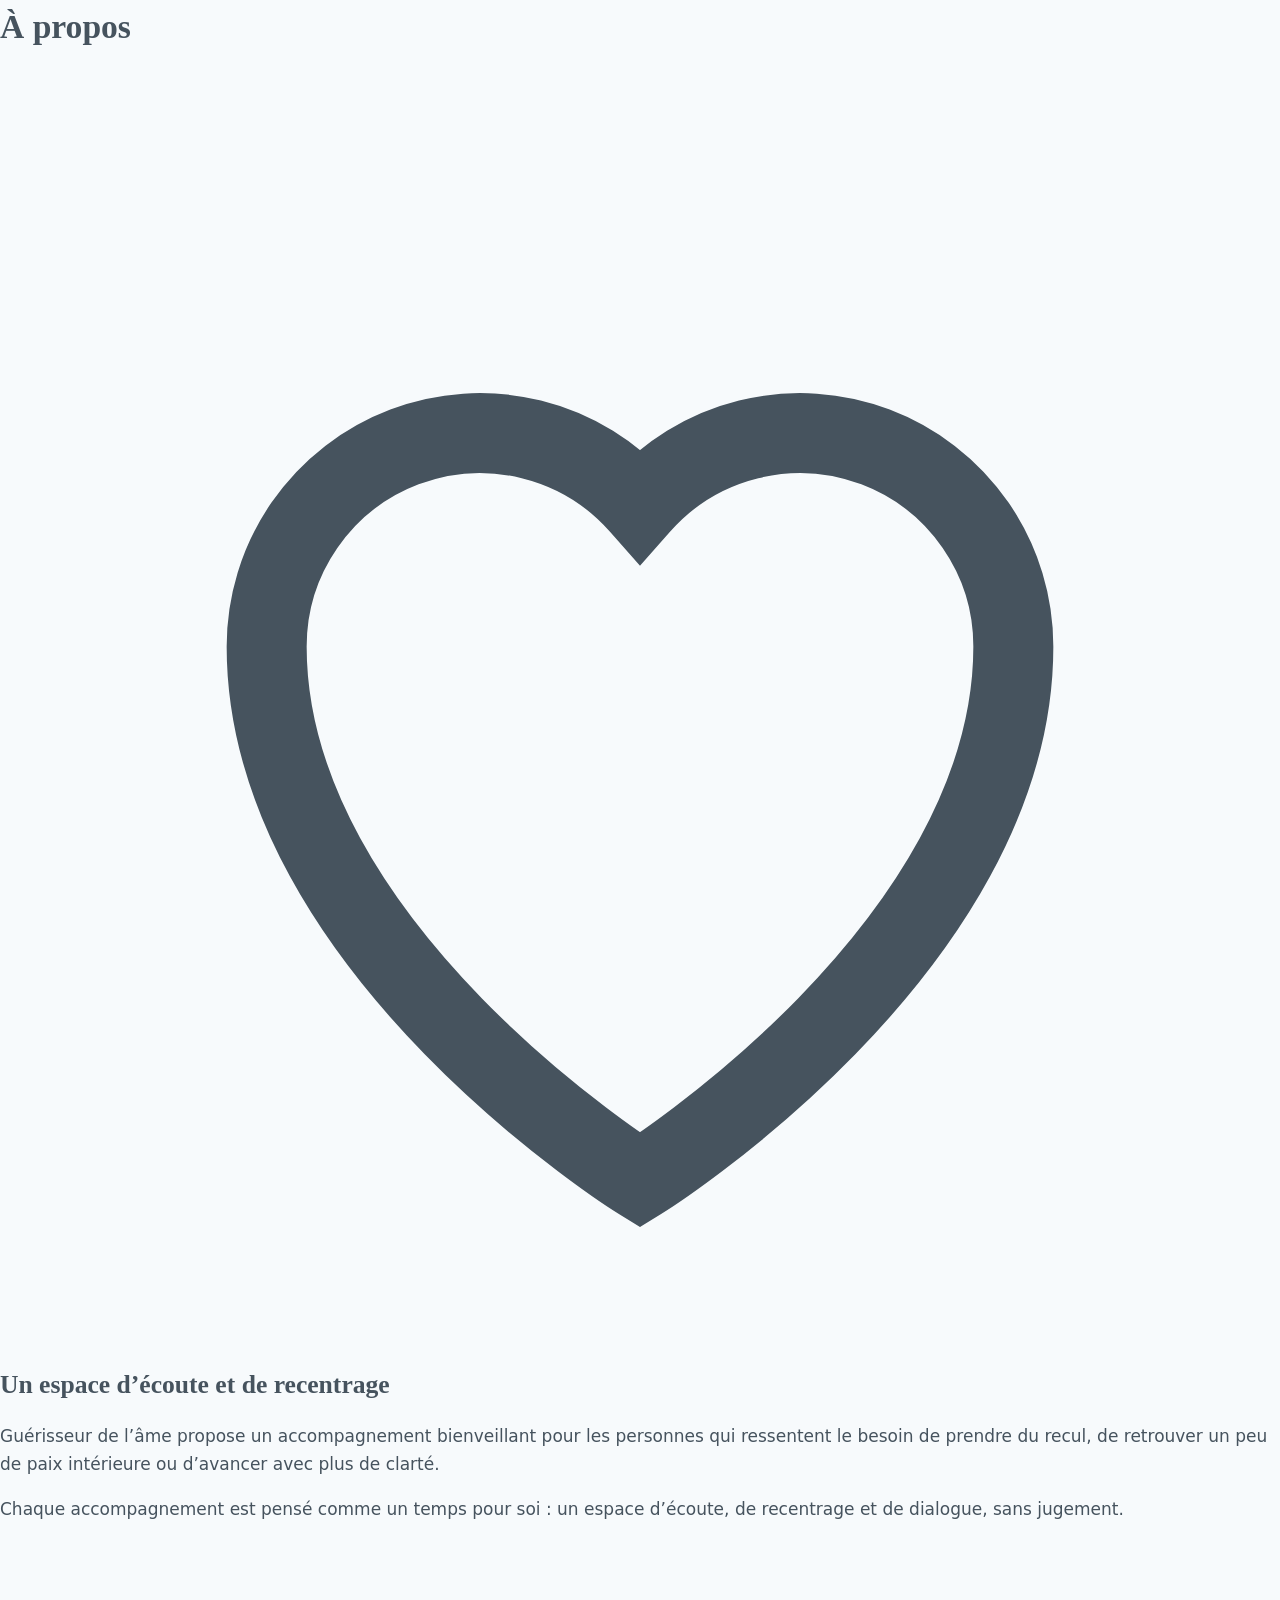
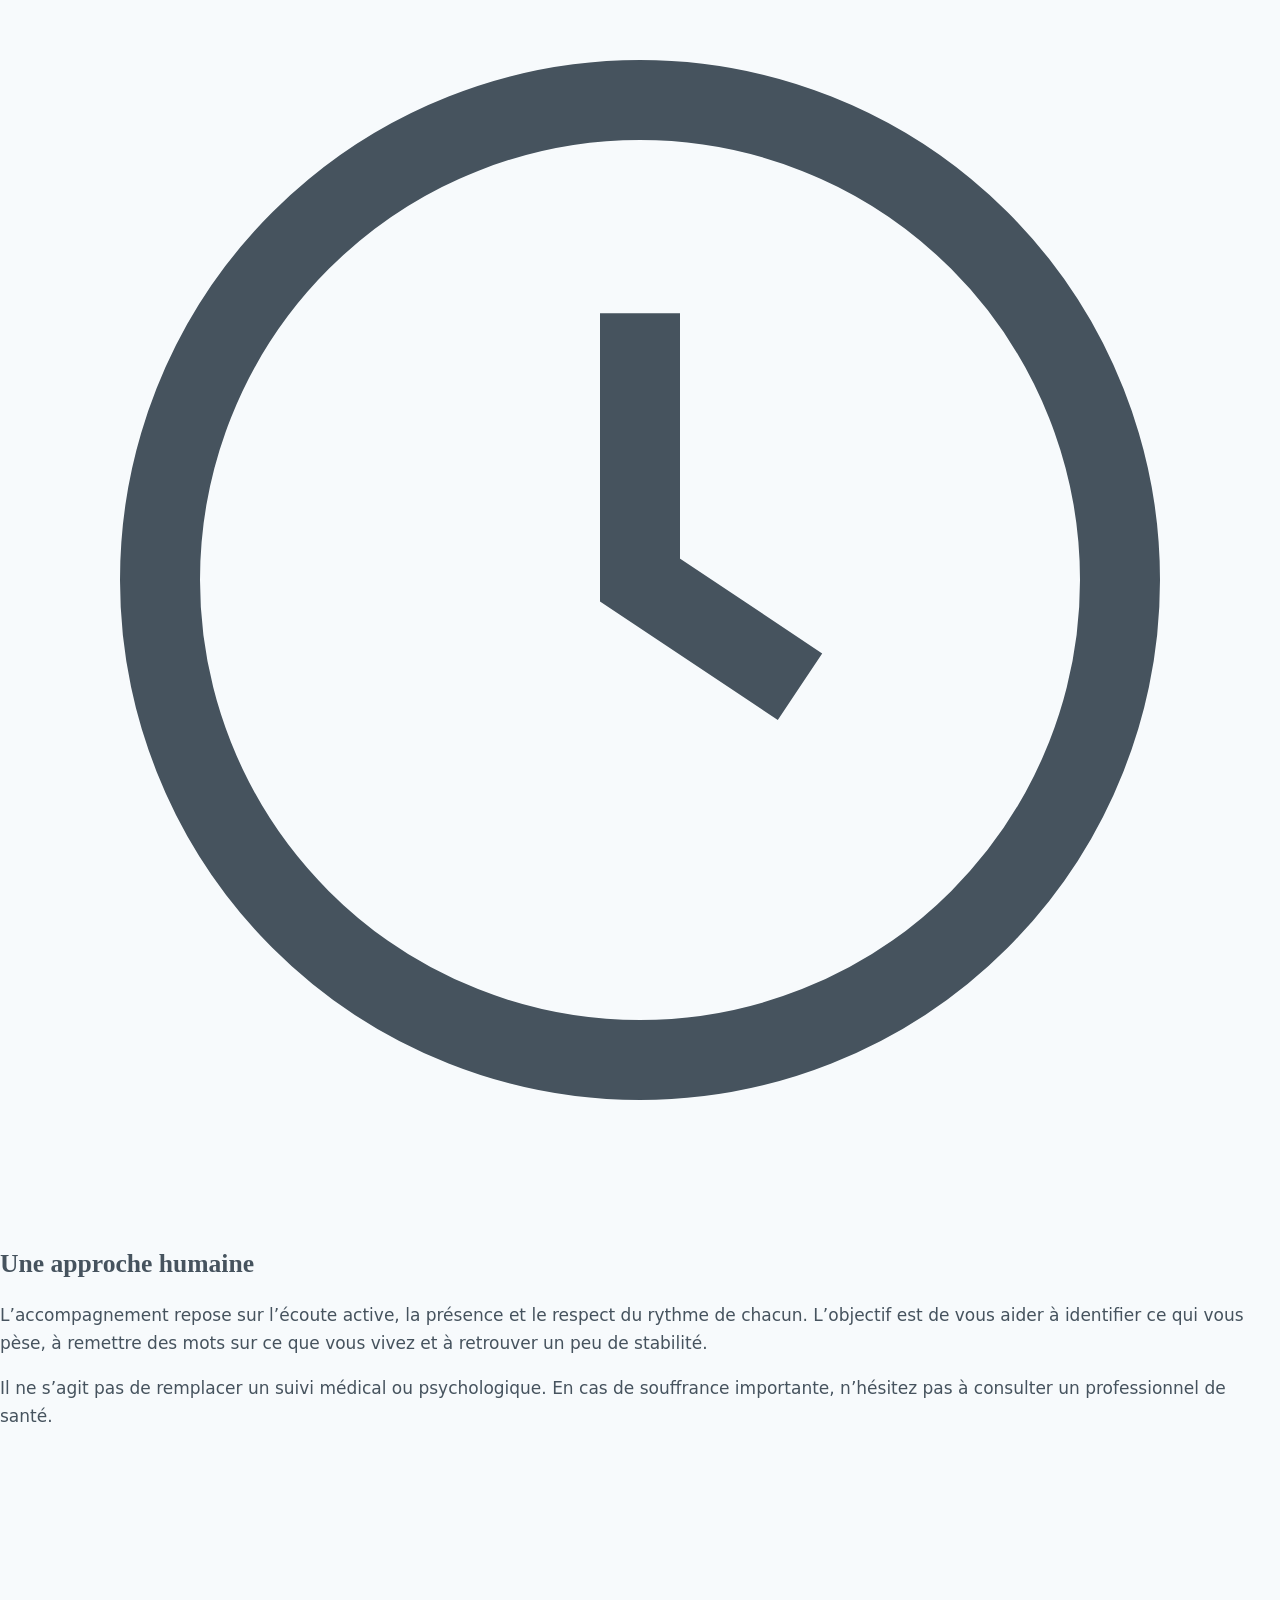
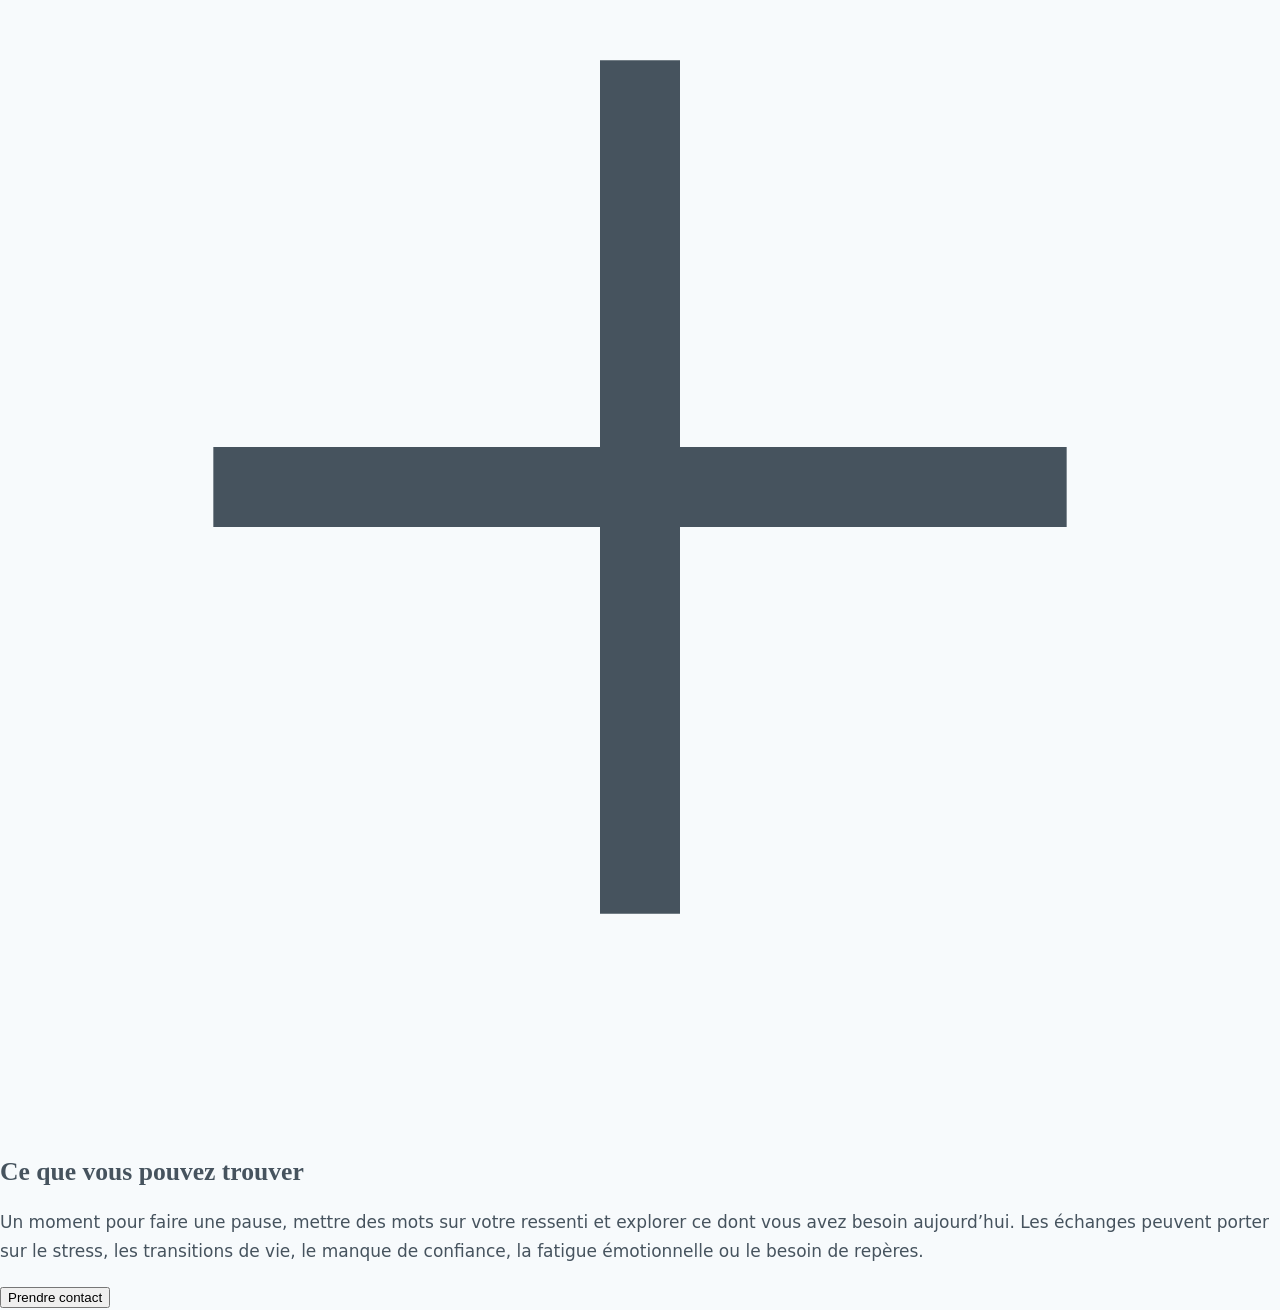
==== a-propos.html @ 7e28bbb2 "Create a-propos.html" ====
<!DOCTYPE html>
<html lang="fr">
<head>
  <meta charset="UTF-8">
  <meta name="viewport" content="width=device-width, initial-scale=1.0">
  <title>À propos — Guérisseur de l’âme</title>
  <meta name="description" content="Découvrez l’accompagnement proposé par Guérisseur de l’âme : écoute, recentrage et accompagnement vers plus de paix intérieure.">
  <link rel="stylesheet" href="style.css">
</head>
<body>
  <main>
    <h1>À propos</h1>

    <article>
      <div class="icon">
        <svg viewBox="0 0 24 24" fill="none" stroke="currentColor" stroke-width="1.5">
          <path d="M12 21s-7-4.35-7-10a4 4 0 0 1 7-2.65A4 4 0 0 1 19 11c0 5.65-7 10-7 10Z"/>
        </svg>
      </div>

      <div>
        <h2>Un espace d’écoute et de recentrage</h2>
        <p>
          Guérisseur de l’âme propose un accompagnement bienveillant pour les personnes
          qui ressentent le besoin de prendre du recul, de retrouver un peu de paix intérieure
          ou d’avancer avec plus de clarté.
        </p>
        <p>
          Chaque accompagnement est pensé comme un temps pour soi : un espace d’écoute,
          de recentrage et de dialogue, sans jugement.
        </p>
      </div>
    </article>

    <article>
      <div class="icon">
        <svg viewBox="0 0 24 24" fill="none" stroke="currentColor" stroke-width="1.5">
          <circle cx="12" cy="12" r="9"/>
          <path d="M12 7v5l3 2"/>
        </svg>
      </div>

      <div>
        <h2>Une approche humaine</h2>
        <p>
          L’accompagnement repose sur l’écoute active, la présence et le respect du rythme
          de chacun. L’objectif est de vous aider à identifier ce qui vous pèse, à remettre
          des mots sur ce que vous vivez et à retrouver un peu de stabilité.
        </p>
        <p>
          Il ne s’agit pas de remplacer un suivi médical ou psychologique. En cas de souffrance
          importante, n’hésitez pas à consulter un professionnel de santé.
        </p>
      </div>
    </article>

    <article>
      <div class="icon">
        <svg viewBox="0 0 24 24" fill="none" stroke="currentColor" stroke-width="1.5">
          <path d="M4 12h16"/>
          <path d="M12 4v16"/>
        </svg>
      </div>

      <div>
        <h2>Ce que vous pouvez trouver</h2>
        <p>
          Un moment pour faire une pause, mettre des mots sur votre ressenti et explorer
          ce dont vous avez besoin aujourd’hui. Les échanges peuvent porter sur le stress,
          les transitions de vie, le manque de confiance, la fatigue émotionnelle ou le besoin
          de repères.
        </p>
        <a href="contact.html"><button>Prendre contact</button></a>
      </div>
    </article>
  </main>
</body>
</html>
---- style.css ----
:root{--bg:#f7fafc;--p1:#eaf3fa;--p2:#d6e8f6;--p3:#b9d6ee;--card:#fff;--tx:#46535e;--mu:#7a8c9a;--bd:#dde8f0;--dk:#3a4955}
*{box-sizing:border-box}html{scroll-behavior:smooth}
body{margin:0;font:17px/1.65 -apple-system,system-ui,"Segoe UI",sans-serif;color:var(--tx);background:var(--bg)}
h1,h2,h3{font-family:Georgia,"Times New Roman",serif;color:var(--tx);line-height:1.2;font-weight:600}
h1{font-size:2.1rem;margin:.2em 0 .4em}h2{font-size:1.6rem}h3{font-size:1.25rem;margin:.2em 0}
.lead{font-family:Georgia,"Times New Roman",serif;font-style:italic;font-size:1.3rem;color:var(--mu)}
.top{position:sticky;top:0;z-index:5;display:flex;align-items:center;gap:10px;padding:8px 14px;background:rgba(255,255,255,.95);border-bottom:1px solid var(--bd)}
.top img{height:46px;width:auto;display:block;flex:none}
.top nav{display:flex;gap:6px;overflow-x:auto;white-space:nowrap;scrollbar-width:none}
.top nav a{flex:none;padding:6px 14px;border-radius:999px;background:var(--p1);color:var(--tx);text-decoration:none;font-size:14px}
.top nav a:hover{background:var(--p3)}
.hero{text-align:center;padding:44px 20px 52px;background:linear-gradient(180deg,var(--p2),var(--p1))}
.herologo{width:min(92%,440px);height:auto;display:block;margin:0 auto 14px;background:#fff;border-radius:18px;padding:10px}
.hero h1{font-size:clamp(1.9rem,6vw,2.8rem)}
.hero .lead{max-width:640px;margin:10px auto}
.lotus{color:var(--mu);font-size:1.8rem}
.pastilles{display:flex;flex-wrap:wrap;justify-content:center;gap:18px;margin:30px auto;max-width:900px}
.pastille{width:130px;text-decoration:none;color:var(--tx);font-family:Georgia,serif;font-size:1.1rem;font-weight:600;line-height:1.15}
.pastille span{display:flex;align-items:center;justify-content:center;width:96px;height:96px;margin:0 auto 8px;border-radius:50%;font-size:2.3rem;color:var(--dk);background:var(--p3);border:4px solid #fff;box-shadow:0 4px 14px rgba(58,73,85,.12)}
.btn{display:inline-block;padding:12px 28px;border-radius:999px;background:var(--p3);color:var(--dk);text-decoration:none;font-weight:600;font-size:1.05rem}
.contactbar{display:inline-flex;flex-wrap:wrap;gap:6px 22px;justify-content:center;background:#fff;border:1px solid var(--bd);border-radius:20px;padding:12px 24px;margin-top:22px;font-size:1rem}
.contactbar a{color:var(--tx);text-decoration:none}
.closing{margin-top:30px;color:var(--tx);font-family:Georgia,serif;font-style:italic;font-size:1.5rem}
.wrap{max-width:820px;margin:0 auto;padding:28px 18px 50px}
.card{background:var(--card);border:1px solid var(--bd);border-radius:16px;padding:18px 20px;margin:14px 0}
.grid{display:grid;grid-template-columns:repeat(auto-fill,minmax(250px,1fr));gap:12px}
.grid .card{margin:0}
.band{background:var(--p1);border:1px solid var(--bd);color:var(--tx);border-radius:20px;padding:18px 22px;margin:18px 0}
.band h2,.band h3{color:var(--tx)}
.center{text-align:center}
a{color:var(--dk)}
footer{text-align:center;color:var(--mu);font-size:14px;padding:26px 16px;border-top:1px solid var(--bd);background:var(--bg)}
footer a{color:var(--tx)}

.color-system{max-width:820px;margin:28px auto;padding:22px;background:var(--card);border:1px solid var(--bd);border-radius:20px}.color-system h2{margin:0 0 8px}.color-system p{margin:0 0 14px;color:var(--mu)}.color-system label{display:block;margin:10px 0 4px;font-size:14px;color:var(--tx)}.color-system input{width:100%;max-width:360px;padding:10px 12px;border:1px solid var(--bd);border-radius:10px;font:inherit}.color-system button{padding:10px 16px;border:0;border-radius:999px;background:var(--p3);color:var(--dk);font:inherit;font-weight:600;cursor:pointer}.color-system button:hover{filter:brightness(.96)}.color-system #sign-out{margin-top:10px}.swatches{display:flex;gap:12px;margin-top:6px}.swatch{width:38px;height:38px;border:2px solid transparent;border-radius:50%;background:var(--swatch);cursor:pointer}.swatch:hover{transform:scale(1.08)}.swatch[aria-pressed="true"]{border-color:var(--dk)}.system-status{margin-top:12px;font-size:14px;color:var(--mu)}
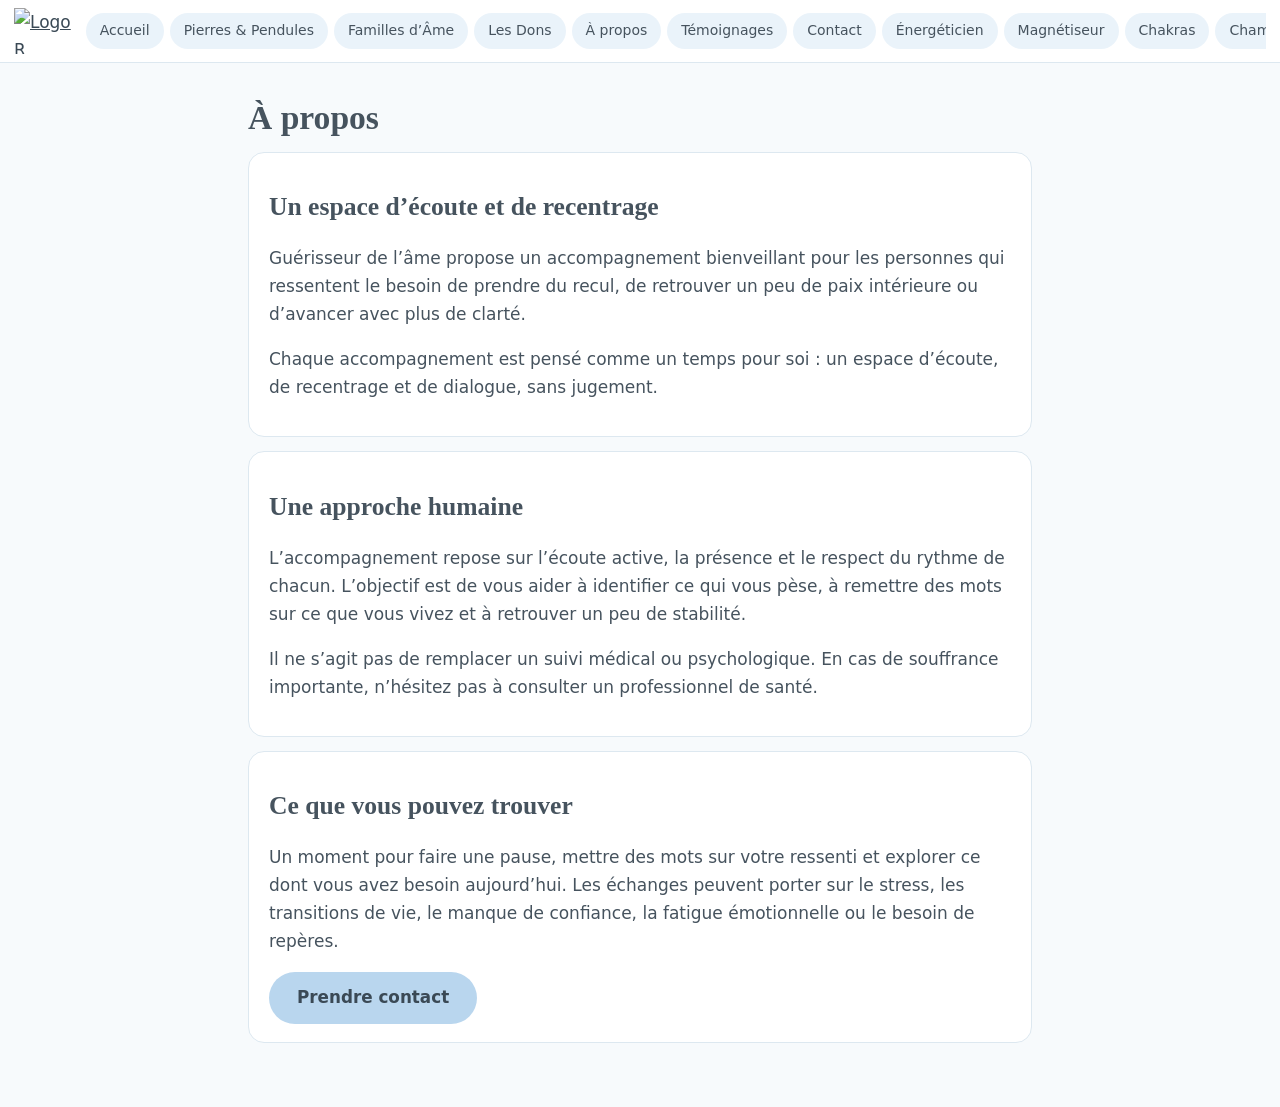
==== commit c76b3f50: "a-propos.html" ====
--- a/a-propos.html
+++ b/a-propos.html
@@ -8,71 +8,67 @@
   <link rel="stylesheet" href="style.css">
 </head>
 <body>
-  <main>
+  
+  <!-- LE MENU DE NAVIGATION -->
+  <header class="top">
+    <a href="index.html"><img src="logo.svg" alt="Logo R"></a>
+    <nav>
+      <a href="index.html">Accueil</a>
+      <a href="pierres-pendules.html">Pierres &amp; Pendules</a>
+      <a href="familles-ame.html">Familles d’Âme</a>
+      <a href="dons.html">Les Dons</a>
+      <a href="a-propos.html">À propos</a>
+      <a href="temoignages.html">Témoignages</a>
+      <a href="contact.html">Contact</a>
+      <a href="energeticien.html">Énergéticien</a>
+      <a href="magnetiseur.html">Magnétiseur</a>
+      <a href="chakras.html">Chakras</a>
+      <a href="chaman.html">Chaman</a>
+      <a href="liberation.html">Libération des blocages</a>
+    </nav>
+  </header>
+
+  <!-- LE CONTENU DE LA PAGE -->
+  <div class="wrap">
     <h1>À propos</h1>
 
-    <article>
-      <div class="icon">
-        <svg viewBox="0 0 24 24" fill="none" stroke="currentColor" stroke-width="1.5">
-          <path d="M12 21s-7-4.35-7-10a4 4 0 0 1 7-2.65A4 4 0 0 1 19 11c0 5.65-7 10-7 10Z"/>
-        </svg>
-      </div>
+    <div class="card">
+      <h2>Un espace d’écoute et de recentrage</h2>
+      <p>
+        Guérisseur de l’âme propose un accompagnement bienveillant pour les personnes
+        qui ressentent le besoin de prendre du recul, de retrouver un peu de paix intérieure
+        ou d’avancer avec plus de clarté.
+      </p>
+      <p>
+        Chaque accompagnement est pensé comme un temps pour soi : un espace d’écoute,
+        de recentrage et de dialogue, sans jugement.
+      </p>
+    </div>
 
-      <div>
-        <h2>Un espace d’écoute et de recentrage</h2>
-        <p>
-          Guérisseur de l’âme propose un accompagnement bienveillant pour les personnes
-          qui ressentent le besoin de prendre du recul, de retrouver un peu de paix intérieure
-          ou d’avancer avec plus de clarté.
-        </p>
-        <p>
-          Chaque accompagnement est pensé comme un temps pour soi : un espace d’écoute,
-          de recentrage et de dialogue, sans jugement.
-        </p>
-      </div>
-    </article>
+    <div class="card">
+      <h2>Une approche humaine</h2>
+      <p>
+        L’accompagnement repose sur l’écoute active, la présence et le respect du rythme
+        de chacun. L’objectif est de vous aider à identifier ce qui vous pèse, à remettre
+        des mots sur ce que vous vivez et à retrouver un peu de stabilité.
+      </p>
+      <p>
+        Il ne s’agit pas de remplacer un suivi médical ou psychologique. En cas de souffrance
+        importante, n’hésitez pas à consulter un professionnel de santé.
+      </p>
+    </div>
 
-    <article>
-      <div class="icon">
-        <svg viewBox="0 0 24 24" fill="none" stroke="currentColor" stroke-width="1.5">
-          <circle cx="12" cy="12" r="9"/>
-          <path d="M12 7v5l3 2"/>
-        </svg>
-      </div>
+    <div class="card">
+      <h2>Ce que vous pouvez trouver</h2>
+      <p>
+        Un moment pour faire une pause, mettre des mots sur votre ressenti et explorer
+        ce dont vous avez besoin aujourd’hui. Les échanges peuvent porter sur le stress,
+        les transitions de vie, le manque de confiance, la fatigue émotionnelle ou le besoin
+        de repères.
+      </p>
+      <a class="btn" href="contact.html">Prendre contact</a>
+    </div>
+  </div>
 
-      <div>
-        <h2>Une approche humaine</h2>
-        <p>
-          L’accompagnement repose sur l’écoute active, la présence et le respect du rythme
-          de chacun. L’objectif est de vous aider à identifier ce qui vous pèse, à remettre
-          des mots sur ce que vous vivez et à retrouver un peu de stabilité.
-        </p>
-        <p>
-          Il ne s’agit pas de remplacer un suivi médical ou psychologique. En cas de souffrance
-          importante, n’hésitez pas à consulter un professionnel de santé.
-        </p>
-      </div>
-    </article>
-
-    <article>
-      <div class="icon">
-        <svg viewBox="0 0 24 24" fill="none" stroke="currentColor" stroke-width="1.5">
-          <path d="M4 12h16"/>
-          <path d="M12 4v16"/>
-        </svg>
-      </div>
-
-      <div>
-        <h2>Ce que vous pouvez trouver</h2>
-        <p>
-          Un moment pour faire une pause, mettre des mots sur votre ressenti et explorer
-          ce dont vous avez besoin aujourd’hui. Les échanges peuvent porter sur le stress,
-          les transitions de vie, le manque de confiance, la fatigue émotionnelle ou le besoin
-          de repères.
-        </p>
-        <a href="contact.html"><button>Prendre contact</button></a>
-      </div>
-    </article>
-  </main>
 </body>
 </html>
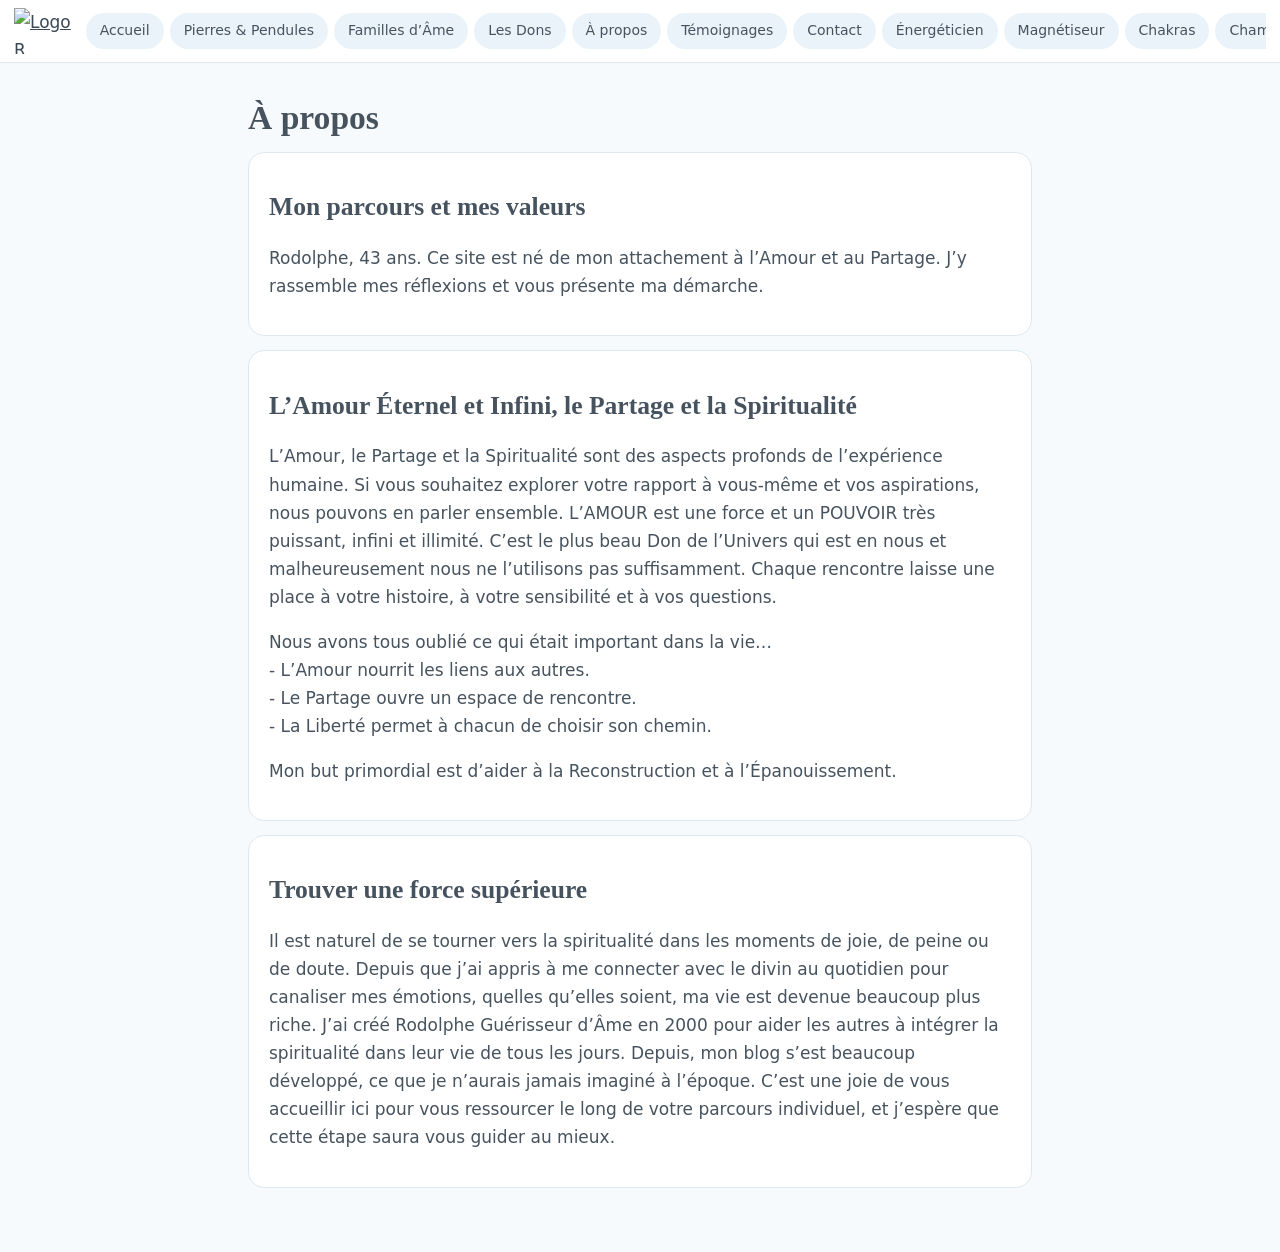
==== commit b3201075: "a-propos.html" ====
--- a/a-propos.html
+++ b/a-propos.html
@@ -4,12 +4,9 @@
   <meta charset="UTF-8">
   <meta name="viewport" content="width=device-width, initial-scale=1.0">
   <title>À propos — Guérisseur de l’âme</title>
-  <meta name="description" content="Découvrez l’accompagnement proposé par Guérisseur de l’âme : écoute, recentrage et accompagnement vers plus de paix intérieure.">
   <link rel="stylesheet" href="style.css">
 </head>
 <body>
-  
-  <!-- LE MENU DE NAVIGATION -->
   <header class="top">
     <a href="index.html"><img src="logo.svg" alt="Logo R"></a>
     <nav>
@@ -28,47 +25,22 @@
     </nav>
   </header>
 
-  <!-- LE CONTENU DE LA PAGE -->
   <div class="wrap">
     <h1>À propos</h1>
-
     <div class="card">
-      <h2>Un espace d’écoute et de recentrage</h2>
-      <p>
-        Guérisseur de l’âme propose un accompagnement bienveillant pour les personnes
-        qui ressentent le besoin de prendre du recul, de retrouver un peu de paix intérieure
-        ou d’avancer avec plus de clarté.
-      </p>
-      <p>
-        Chaque accompagnement est pensé comme un temps pour soi : un espace d’écoute,
-        de recentrage et de dialogue, sans jugement.
-      </p>
+      <h2>Mon parcours et mes valeurs</h2>
+      <p>Rodolphe, 43 ans. Ce site est né de mon attachement à l’Amour et au Partage. J’y rassemble mes réflexions et vous présente ma démarche.</p>
     </div>
-
     <div class="card">
-      <h2>Une approche humaine</h2>
-      <p>
-        L’accompagnement repose sur l’écoute active, la présence et le respect du rythme
-        de chacun. L’objectif est de vous aider à identifier ce qui vous pèse, à remettre
-        des mots sur ce que vous vivez et à retrouver un peu de stabilité.
-      </p>
-      <p>
-        Il ne s’agit pas de remplacer un suivi médical ou psychologique. En cas de souffrance
-        importante, n’hésitez pas à consulter un professionnel de santé.
-      </p>
+      <h2>L’Amour Éternel et Infini, le Partage et la Spiritualité</h2>
+      <p>L’Amour, le Partage et la Spiritualité sont des aspects profonds de l’expérience humaine. Si vous souhaitez explorer votre rapport à vous-même et vos aspirations, nous pouvons en parler ensemble. L’AMOUR est une force et un POUVOIR très puissant, infini et illimité. C’est le plus beau Don de l’Univers qui est en nous et malheureusement nous ne l’utilisons pas suffisamment. Chaque rencontre laisse une place à votre histoire, à votre sensibilité et à vos questions.</p>
+      <p>Nous avons tous oublié ce qui était important dans la vie…<br>- L’Amour nourrit les liens aux autres.<br>- Le Partage ouvre un espace de rencontre.<br>- La Liberté permet à chacun de choisir son chemin.</p>
+      <p>Mon but primordial est d’aider à la Reconstruction et à l’Épanouissement.</p>
     </div>
-
     <div class="card">
-      <h2>Ce que vous pouvez trouver</h2>
-      <p>
-        Un moment pour faire une pause, mettre des mots sur votre ressenti et explorer
-        ce dont vous avez besoin aujourd’hui. Les échanges peuvent porter sur le stress,
-        les transitions de vie, le manque de confiance, la fatigue émotionnelle ou le besoin
-        de repères.
-      </p>
-      <a class="btn" href="contact.html">Prendre contact</a>
+      <h2>Trouver une force supérieure</h2>
+      <p>Il est naturel de se tourner vers la spiritualité dans les moments de joie, de peine ou de doute. Depuis que j’ai appris à me connecter avec le divin au quotidien pour canaliser mes émotions, quelles qu’elles soient, ma vie est devenue beaucoup plus riche. J’ai créé Rodolphe Guérisseur d’Âme en 2000 pour aider les autres à intégrer la spiritualité dans leur vie de tous les jours. Depuis, mon blog s’est beaucoup développé, ce que je n’aurais jamais imaginé à l’époque. C’est une joie de vous accueillir ici pour vous ressourcer le long de votre parcours individuel, et j’espère que cette étape saura vous guider au mieux.</p>
     </div>
   </div>
-
 </body>
 </html>
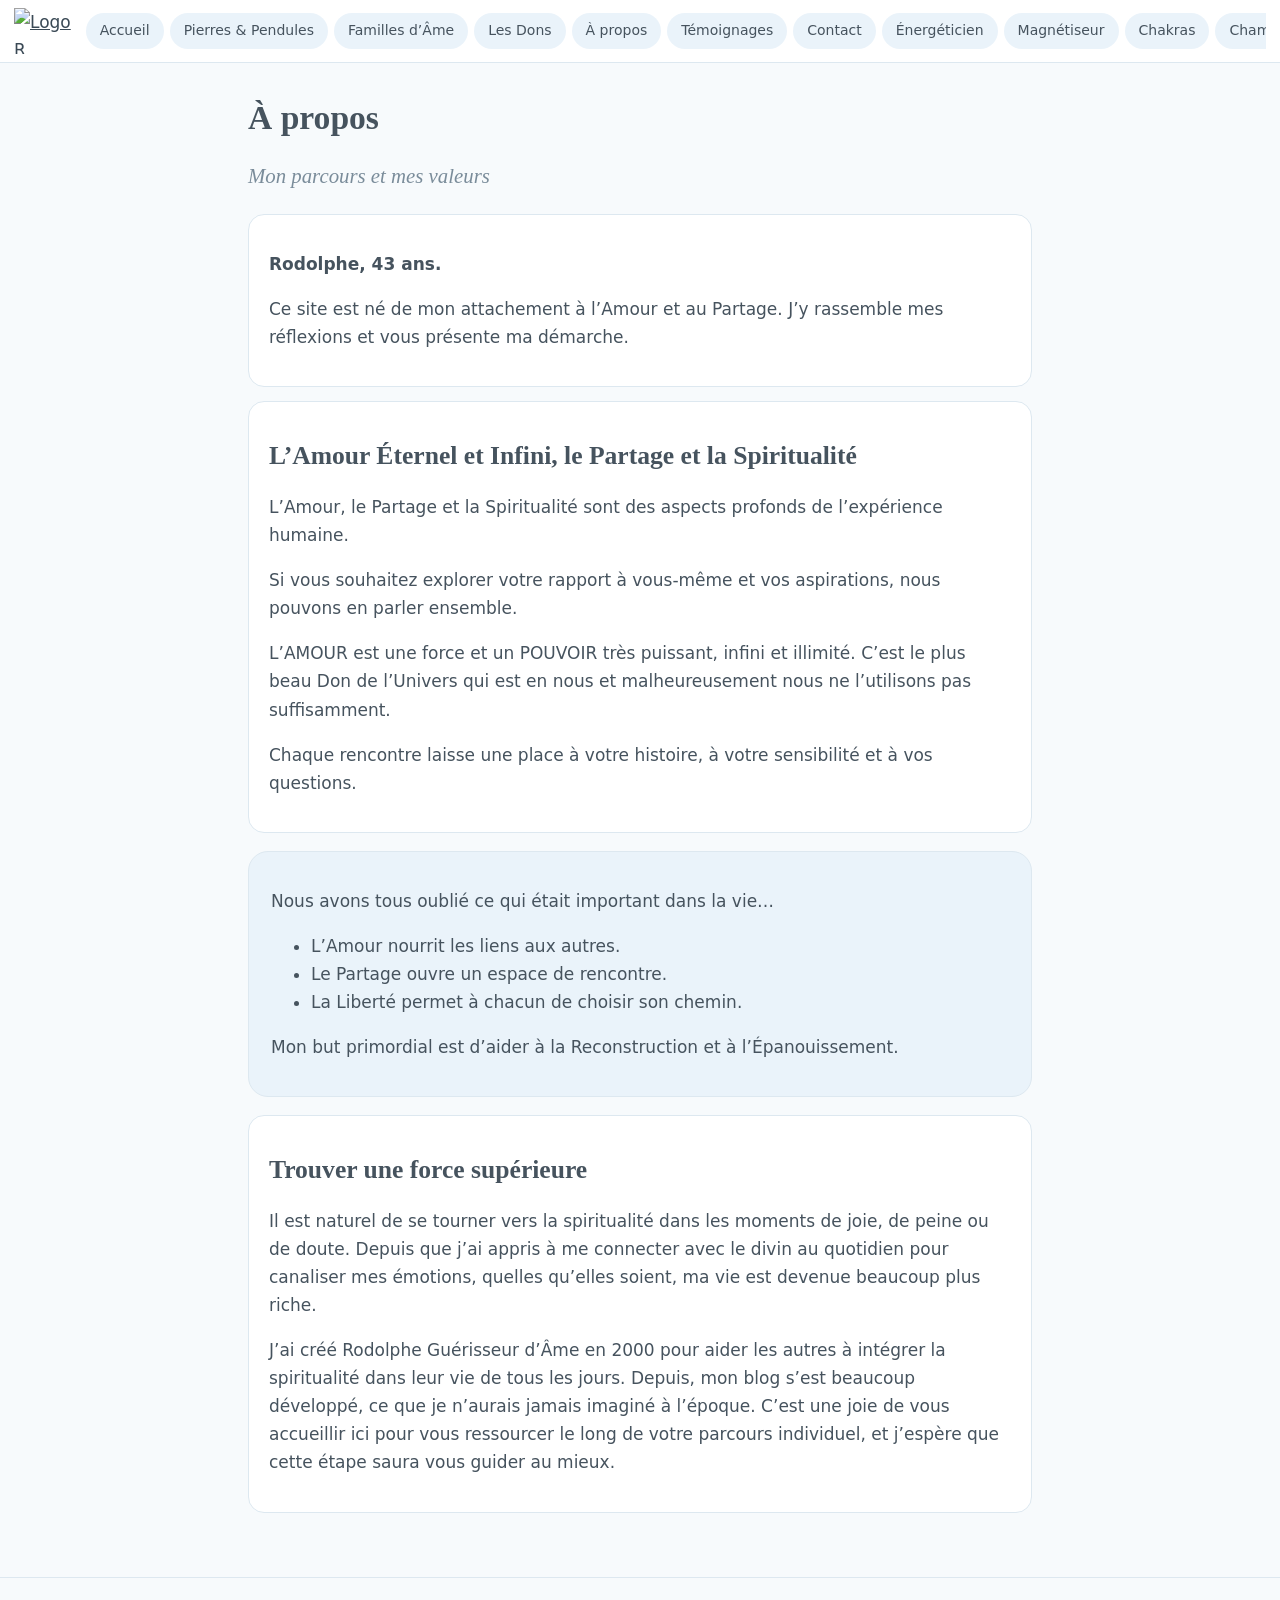
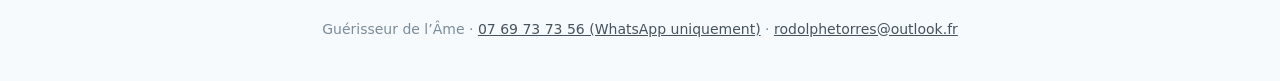
==== commit d71c4ecf: "a-propos.html" ====
--- a/a-propos.html
+++ b/a-propos.html
@@ -1,46 +1,71 @@
 <!DOCTYPE html>
 <html lang="fr">
 <head>
-  <meta charset="UTF-8">
-  <meta name="viewport" content="width=device-width, initial-scale=1.0">
-  <title>À propos — Guérisseur de l’âme</title>
-  <link rel="stylesheet" href="style.css">
+  <meta charset="utf-8">
+  <meta name="viewport" content="width=device-width,initial-scale=1">
+  <title>À propos · Guérisseur de l’Âme</title>
+  <meta name="description" content="Le parcours et les valeurs de Rodolphe : Amour, Partage et liberté dans un cheminement intérieur.">
+  <link rel="preconnect" href="https://fonts.googleapis.com">
+  <link href="https://fonts.googleapis.com/css2?family=Cormorant+Garamond:ital,wght@0,500;0,700;1,500&family=DM+Sans:wght@400;500;600&display=swap" rel="stylesheet">
+  <link rel="stylesheet" href="/style.css">
 </head>
 <body>
-  <header class="top">
-    <a href="index.html"><img src="logo.svg" alt="Logo R"></a>
-    <nav>
-      <a href="index.html">Accueil</a>
-      <a href="pierres-pendules.html">Pierres &amp; Pendules</a>
-      <a href="familles-ame.html">Familles d’Âme</a>
-      <a href="dons.html">Les Dons</a>
-      <a href="a-propos.html">À propos</a>
-      <a href="temoignages.html">Témoignages</a>
-      <a href="contact.html">Contact</a>
-      <a href="energeticien.html">Énergéticien</a>
-      <a href="magnetiseur.html">Magnétiseur</a>
-      <a href="chakras.html">Chakras</a>
-      <a href="chaman.html">Chaman</a>
-      <a href="liberation.html">Libération des blocages</a>
-    </nav>
-  </header>
 
-  <div class="wrap">
-    <h1>À propos</h1>
-    <div class="card">
-      <h2>Mon parcours et mes valeurs</h2>
-      <p>Rodolphe, 43 ans. Ce site est né de mon attachement à l’Amour et au Partage. J’y rassemble mes réflexions et vous présente ma démarche.</p>
-    </div>
-    <div class="card">
-      <h2>L’Amour Éternel et Infini, le Partage et la Spiritualité</h2>
-      <p>L’Amour, le Partage et la Spiritualité sont des aspects profonds de l’expérience humaine. Si vous souhaitez explorer votre rapport à vous-même et vos aspirations, nous pouvons en parler ensemble. L’AMOUR est une force et un POUVOIR très puissant, infini et illimité. C’est le plus beau Don de l’Univers qui est en nous et malheureusement nous ne l’utilisons pas suffisamment. Chaque rencontre laisse une place à votre histoire, à votre sensibilité et à vos questions.</p>
-      <p>Nous avons tous oublié ce qui était important dans la vie…<br>- L’Amour nourrit les liens aux autres.<br>- Le Partage ouvre un espace de rencontre.<br>- La Liberté permet à chacun de choisir son chemin.</p>
-      <p>Mon but primordial est d’aider à la Reconstruction et à l’Épanouissement.</p>
-    </div>
-    <div class="card">
-      <h2>Trouver une force supérieure</h2>
-      <p>Il est naturel de se tourner vers la spiritualité dans les moments de joie, de peine ou de doute. Depuis que j’ai appris à me connecter avec le divin au quotidien pour canaliser mes émotions, quelles qu’elles soient, ma vie est devenue beaucoup plus riche. J’ai créé Rodolphe Guérisseur d’Âme en 2000 pour aider les autres à intégrer la spiritualité dans leur vie de tous les jours. Depuis, mon blog s’est beaucoup développé, ce que je n’aurais jamais imaginé à l’époque. C’est une joie de vous accueillir ici pour vous ressourcer le long de votre parcours individuel, et j’espère que cette étape saura vous guider au mieux.</p>
-    </div>
+<header class="top">
+  <a href="/index.html"><img src="/logo.svg" alt="Logo R"></a>
+  <nav>
+    <a href="/index.html">Accueil</a>
+    <a href="/pierres-pendules.html">Pierres &amp; Pendules</a>
+    <a href="/familles-ame.html">Familles d’Âme</a>
+    <a href="/dons.html">Les Dons</a>
+    <a href="/a-propos.html">À propos</a>
+    <a href="/temoignages.html">Témoignages</a>
+    <a href="/contact.html">Contact</a>
+    <a href="/energeticien.html">Énergéticien</a>
+    <a href="/magnetiseur.html">Magnétiseur</a>
+    <a href="/chakras.html">Chakras</a>
+    <a href="/chaman.html">Chaman</a>
+    <a href="/liberation.html">Libération des blocages</a>
+  </nav>
+</header>
+
+<main class="wrap">
+  <h1>À propos</h1>
+  <p class="lead">Mon parcours et mes valeurs</p>
+
+  <div class="card">
+    <p><strong>Rodolphe, 43 ans.</strong></p>
+    <p>Ce site est né de mon attachement à l’Amour et au Partage. J’y rassemble mes réflexions et vous présente ma démarche.</p>
   </div>
+
+  <div class="card">
+    <h2>L’Amour Éternel et Infini, le Partage et la Spiritualité</h2>
+    <p>L’Amour, le Partage et la Spiritualité sont des aspects profonds de l’expérience humaine.</p>
+    <p>Si vous souhaitez explorer votre rapport à vous-même et vos aspirations, nous pouvons en parler ensemble.</p>
+    <p>L’AMOUR est une force et un POUVOIR très puissant, infini et illimité. C’est le plus beau Don de l’Univers qui est en nous et malheureusement nous ne l’utilisons pas suffisamment.</p>
+    <p>Chaque rencontre laisse une place à votre histoire, à votre sensibilité et à vos questions.</p>
+  </div>
+
+  <div class="band">
+    <p>Nous avons tous oublié ce qui était important dans la vie…</p>
+    <ul>
+      <li>L’Amour nourrit les liens aux autres.</li>
+      <li>Le Partage ouvre un espace de rencontre.</li>
+      <li>La Liberté permet à chacun de choisir son chemin.</li>
+    </ul>
+    <p>Mon but primordial est d’aider à la Reconstruction et à l’Épanouissement.</p>
+  </div>
+
+  <div class="card">
+    <h2>Trouver une force supérieure</h2>
+    <p>Il est naturel de se tourner vers la spiritualité dans les moments de joie, de peine ou de doute. Depuis que j’ai appris à me connecter avec le divin au quotidien pour canaliser mes émotions, quelles qu’elles soient, ma vie est devenue beaucoup plus riche.</p>
+    <p>J’ai créé Rodolphe Guérisseur d’Âme en 2000 pour aider les autres à intégrer la spiritualité dans leur vie de tous les jours. Depuis, mon blog s’est beaucoup développé, ce que je n’aurais jamais imaginé à l’époque. C’est une joie de vous accueillir ici pour vous ressourcer le long de votre parcours individuel, et j’espère que cette étape saura vous guider au mieux.</p>
+  </div>
+</main>
+
+<footer>
+  <p>Guérisseur de l’Âme · <a href="https://wa.me/33769737356">07 69 73 73 56 (WhatsApp uniquement)</a> · <a href="mailto:rodolphetorres@outlook.fr">rodolphetorres@outlook.fr</a></p>
+</footer>
+
 </body>
 </html>
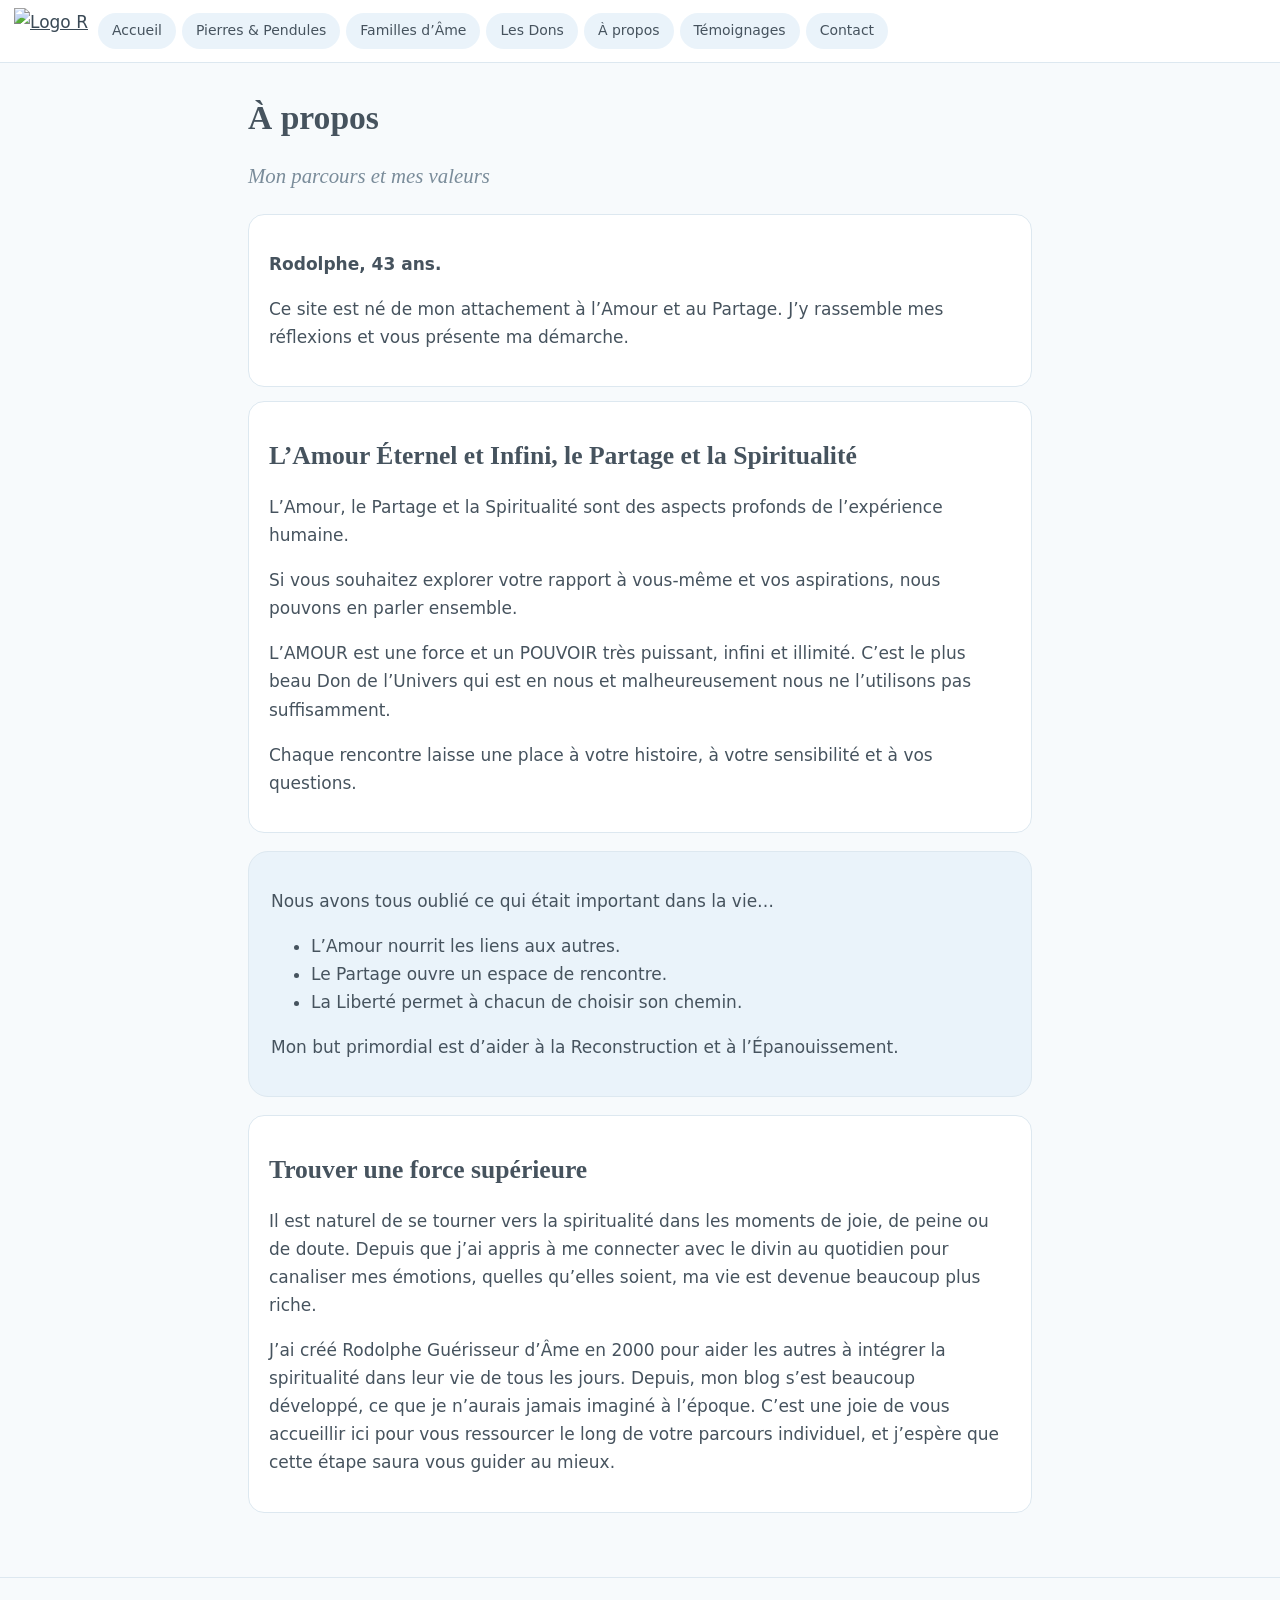
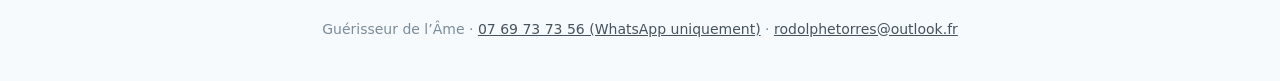
==== commit 141cfaff: "Alléger le menu et ajouter la pastille Vente sur l’accueil" ====
--- a/a-propos.html
+++ b/a-propos.html
@@ -21,11 +21,6 @@
     <a href="/a-propos.html">À propos</a>
     <a href="/temoignages.html">Témoignages</a>
     <a href="/contact.html">Contact</a>
-    <a href="/energeticien.html">Énergéticien</a>
-    <a href="/magnetiseur.html">Magnétiseur</a>
-    <a href="/chakras.html">Chakras</a>
-    <a href="/chaman.html">Chaman</a>
-    <a href="/liberation.html">Libération des blocages</a>
   </nav>
 </header>
 
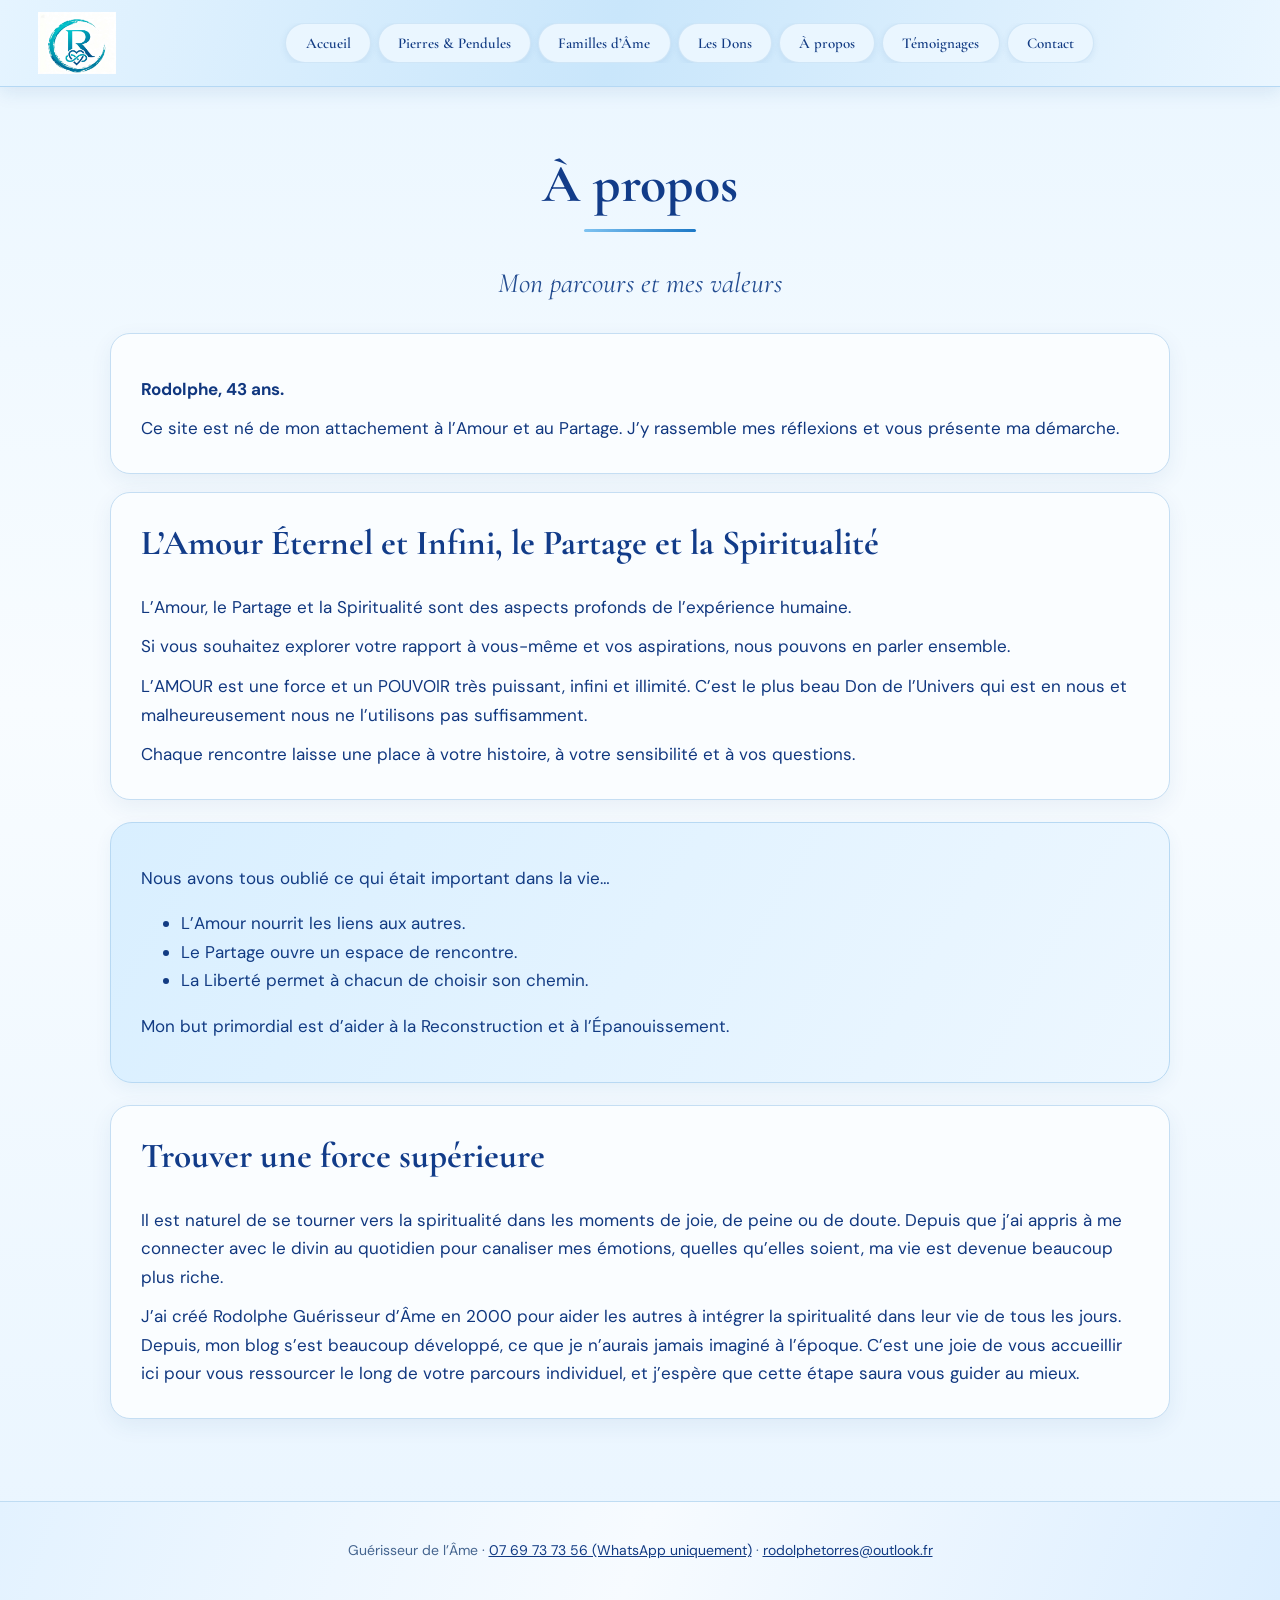
==== commit 42a3c4f0: "Corriger le logo partagé sur les pages du site" ====
--- a/a-propos.html
+++ b/a-propos.html
@@ -12,7 +12,7 @@
 <body>
 
 <header class="top">
-  <a href="/index.html"><img src="/logo.svg" alt="Logo R"></a>
+  <a href="/index.html"><img src="/logos.JPG" alt="Logo R"></a>
   <nav>
     <a href="/index.html">Accueil</a>
     <a href="/pierres-pendules.html">Pierres &amp; Pendules</a>
--- a/style.css
+++ b/style.css
@@ -1,35 +1,86 @@
-:root{--bg:#f7fafc;--p1:#eaf3fa;--p2:#d6e8f6;--p3:#b9d6ee;--card:#fff;--tx:#46535e;--mu:#7a8c9a;--bd:#dde8f0;--dk:#3a4955}
-*{box-sizing:border-box}html{scroll-behavior:smooth}
-body{margin:0;font:17px/1.65 -apple-system,system-ui,"Segoe UI",sans-serif;color:var(--tx);background:var(--bg)}
-h1,h2,h3{font-family:Georgia,"Times New Roman",serif;color:var(--tx);line-height:1.2;font-weight:600}
-h1{font-size:2.1rem;margin:.2em 0 .4em}h2{font-size:1.6rem}h3{font-size:1.25rem;margin:.2em 0}
-.lead{font-family:Georgia,"Times New Roman",serif;font-style:italic;font-size:1.3rem;color:var(--mu)}
-.top{position:sticky;top:0;z-index:5;display:flex;align-items:center;gap:10px;padding:8px 14px;background:rgba(255,255,255,.95);border-bottom:1px solid var(--bd)}
-.top img{height:46px;width:auto;display:block;flex:none}
-.top nav{display:flex;gap:6px;overflow-x:auto;white-space:nowrap;scrollbar-width:none}
-.top nav a{flex:none;padding:6px 14px;border-radius:999px;background:var(--p1);color:var(--tx);text-decoration:none;font-size:14px}
-.top nav a:hover{background:var(--p3)}
-.hero{text-align:center;padding:44px 20px 52px;background:linear-gradient(180deg,var(--p2),var(--p1))}
-.herologo{width:min(92%,440px);height:auto;display:block;margin:0 auto 14px;background:#fff;border-radius:18px;padding:10px}
-.hero h1{font-size:clamp(1.9rem,6vw,2.8rem)}
-.hero .lead{max-width:640px;margin:10px auto}
-.lotus{color:var(--mu);font-size:1.8rem}
-.pastilles{display:flex;flex-wrap:wrap;justify-content:center;gap:18px;margin:30px auto;max-width:900px}
-.pastille{width:130px;text-decoration:none;color:var(--tx);font-family:Georgia,serif;font-size:1.1rem;font-weight:600;line-height:1.15}
-.pastille span{display:flex;align-items:center;justify-content:center;width:96px;height:96px;margin:0 auto 8px;border-radius:50%;font-size:2.3rem;color:var(--dk);background:var(--p3);border:4px solid #fff;box-shadow:0 4px 14px rgba(58,73,85,.12)}
-.btn{display:inline-block;padding:12px 28px;border-radius:999px;background:var(--p3);color:var(--dk);text-decoration:none;font-weight:600;font-size:1.05rem}
-.contactbar{display:inline-flex;flex-wrap:wrap;gap:6px 22px;justify-content:center;background:#fff;border:1px solid var(--bd);border-radius:20px;padding:12px 24px;margin-top:22px;font-size:1rem}
-.contactbar a{color:var(--tx);text-decoration:none}
-.closing{margin-top:30px;color:var(--tx);font-family:Georgia,serif;font-style:italic;font-size:1.5rem}
-.wrap{max-width:820px;margin:0 auto;padding:28px 18px 50px}
-.card{background:var(--card);border:1px solid var(--bd);border-radius:16px;padding:18px 20px;margin:14px 0}
-.grid{display:grid;grid-template-columns:repeat(auto-fill,minmax(250px,1fr));gap:12px}
+:root{
+  --bg:#edf7ff;--p1:#e4f2ff;--p2:#cfe7fb;--p3:#8fc9f2;
+  --card:#fafdff;--tx:#10377f;--mu:#45658f;--bd:#c6def4;--dk:#0d347d;
+  --blue:#238bd2;--blue-dark:#123c89;--blue-soft:#dceeff;
+}
+*{box-sizing:border-box}
+html{scroll-behavior:smooth}
+body{margin:0;font:17px/1.68 "DM Sans",-apple-system,BlinkMacSystemFont,"Segoe UI",sans-serif;color:var(--tx);background:linear-gradient(180deg,#eaf6ff 0%,#f8fcff 44%,#e9f5ff 100%)}
+h1,h2,h3,h4{font-family:"Cormorant Garamond",Georgia,"Times New Roman",serif;color:var(--blue-dark);line-height:1.16;font-weight:700}
+h1{font-size:clamp(2.35rem,5vw,3.35rem);margin:.15em 0 .25em;text-align:center}
+h2{font-size:clamp(1.7rem,3.5vw,2.2rem)}
+h3{font-size:1.55rem;margin:.2em 0 .4em}
+p{margin:.65em 0}
+.lead{font-family:"Cormorant Garamond",Georgia,serif;font-style:italic;font-size:clamp(1.35rem,2.6vw,1.75rem);color:#244d91;text-align:center;margin:0 auto 26px}
+.top{position:sticky;top:0;z-index:50;display:flex;align-items:center;gap:22px;padding:12px clamp(14px,3vw,42px);background:linear-gradient(105deg,#e5f4ff 0%,#c9e6fb 48%,#eaf6ff 100%);border-bottom:1px solid #b5d8f4;box-shadow:0 5px 18px rgba(24,78,139,.10)}
+.top>a{display:flex;align-items:center;flex:none}
+.top img{height:62px;width:auto;max-width:180px;object-fit:contain;display:block}
+.top nav{display:flex;align-items:center;justify-content:center;gap:7px;overflow-x:auto;white-space:nowrap;scrollbar-width:none;flex:1}
+.top nav::-webkit-scrollbar{display:none}
+.top nav a{flex:none;padding:10px clamp(10px,1.5vw,20px);border:1px solid rgba(92,157,212,.18);border-radius:999px;background:#eaf6ff;color:#123b83;text-decoration:none;font:600 15px/1.2 "Cormorant Garamond",Georgia,serif;box-shadow:0 2px 7px rgba(27,88,153,.08);transition:background .18s,transform .18s}
+.top nav a:hover,.top nav a:focus-visible{background:#3295dc;color:#fff;transform:translateY(-1px);outline:none}
+.hero{text-align:center;padding:clamp(34px,6vw,72px) 20px 58px;background:linear-gradient(180deg,#cfeaff 0%,#eaf6ff 54%,#d6edff 100%);border-bottom:1px solid #bddcf5}
+.hero h1{font-size:clamp(2.7rem,7vw,4.6rem);color:#10377f}
+.herologo{width:min(72%,300px);height:auto;display:block;margin:0 auto 16px;background:#f8fcff;border:1px solid #b8d8f2;border-radius:20px;padding:8px;box-shadow:0 8px 24px rgba(18,65,125,.12)}
+.hero .lead{max-width:760px;margin:12px auto}
+.lotus{color:#238bd2;font-size:2.4rem}
+.pastilles{display:flex;flex-wrap:wrap;justify-content:center;gap:18px;margin:32px auto;max-width:1040px}
+.pastille{width:150px;text-decoration:none;color:#123b83;font-family:"Cormorant Garamond",Georgia,serif;font-size:1.2rem;font-weight:700;line-height:1.2}
+.pastille span{display:flex;align-items:center;justify-content:center;width:104px;height:104px;margin:0 auto 10px;border-radius:50%;font-size:2.5rem;color:#fff;background:linear-gradient(145deg,#69b9ed,#176ec0);border:4px solid #fafdff;box-shadow:0 5px 16px rgba(21,83,151,.2)}
+.btn{display:inline-block;padding:13px 30px;border:1px solid #8fc4ed;border-radius:999px;background:linear-gradient(120deg,#d9efff,#a9d8f7);color:#10377f;text-decoration:none;font-weight:700;font-size:1.04rem;box-shadow:0 4px 12px rgba(24,90,153,.12);transition:transform .18s,box-shadow .18s}
+.btn:hover{transform:translateY(-2px);box-shadow:0 7px 17px rgba(24,90,153,.18)}
+.contactbar{display:inline-flex;flex-wrap:wrap;gap:8px 22px;justify-content:center;background:#fafdff;border:1px solid #c2def5;border-radius:18px;padding:13px 24px;margin-top:22px;font-size:1rem;box-shadow:0 4px 14px rgba(24,90,153,.08)}
+.contactbar a{color:#123b83;text-decoration:none}
+.closing{margin-top:30px;color:#17458f;font-family:"Cormorant Garamond",Georgia,serif;font-style:italic;font-size:1.65rem}
+.wrap{max-width:1120px;margin:0 auto;padding:clamp(30px,5vw,58px) clamp(16px,3vw,30px) 64px}
+.wrap>h1:first-child{padding-bottom:14px;position:relative}
+.wrap>h1:first-child:after{content:"";display:block;width:112px;height:3px;margin:14px auto 0;border-radius:4px;background:linear-gradient(90deg,#7fc3f1,#1c78c6)}
+.card{background:#fafdff;border:1px solid #c5def3;border-radius:20px;padding:clamp(20px,3vw,30px);margin:18px 0;box-shadow:0 7px 22px rgba(25,77,132,.07)}
+.card p:last-child{margin-bottom:0}
+.card h2,.card h3{margin-top:0}
+.grid{display:grid;grid-template-columns:repeat(auto-fit,minmax(min(100%,290px),1fr));gap:18px;margin:22px 0}
 .grid .card{margin:0}
-.band{background:var(--p1);border:1px solid var(--bd);color:var(--tx);border-radius:20px;padding:18px 22px;margin:18px 0}
-.band h2,.band h3{color:var(--tx)}
+.band{background:linear-gradient(120deg,#d9efff,#edf7ff);border:1px solid #b8d9f3;color:#123b83;border-radius:22px;padding:clamp(20px,3vw,30px);margin:22px 0;box-shadow:0 6px 18px rgba(25,77,132,.06)}
+.band h2,.band h3{color:#123b83}
 .center{text-align:center}
-a{color:var(--dk)}
-footer{text-align:center;color:var(--mu);font-size:14px;padding:26px 16px;border-top:1px solid var(--bd);background:var(--bg)}
-footer a{color:var(--tx)}
-
-.color-system{max-width:820px;margin:28px auto;padding:22px;background:var(--card);border:1px solid var(--bd);border-radius:20px}.color-system h2{margin:0 0 8px}.color-system p{margin:0 0 14px;color:var(--mu)}.color-system label{display:block;margin:10px 0 4px;font-size:14px;color:var(--tx)}.color-system input{width:100%;max-width:360px;padding:10px 12px;border:1px solid var(--bd);border-radius:10px;font:inherit}.color-system button{padding:10px 16px;border:0;border-radius:999px;background:var(--p3);color:var(--dk);font:inherit;font-weight:600;cursor:pointer}.color-system button:hover{filter:brightness(.96)}.color-system #sign-out{margin-top:10px}.swatches{display:flex;gap:12px;margin-top:6px}.swatch{width:38px;height:38px;border:2px solid transparent;border-radius:50%;background:var(--swatch);cursor:pointer}.swatch:hover{transform:scale(1.08)}.swatch[aria-pressed="true"]{border-color:var(--dk)}.system-status{margin-top:12px;font-size:14px;color:var(--mu)}
+a{color:#15549b}
+footer{text-align:center;color:#45658f;font-size:14px;padding:28px 16px;border-top:1px solid #bfdcf3;background:linear-gradient(110deg,#e3f2ff,#f7fbff,#dceeff)}
+footer a{color:#123b83}
+.duo{max-width:900px;margin:28px auto;padding:0 20px}
+.duo-card{background:#fafdff;border:1px solid #c5def3;border-radius:22px;box-shadow:0 8px 24px rgba(25,77,132,.08);padding:26px;text-align:center}
+.duo-card h2{color:#123b83}
+.duo-card p{color:#45658f}
+.duo-list{display:flex;flex-direction:column;gap:18px}
+.duo-item{display:flex;flex-direction:column;align-items:center;gap:6px;padding:0 0 18px;border-bottom:1px solid #d5e8f7}
+.duo-item:last-child{border-bottom:0;padding-bottom:0}
+.duo-item b{font:700 20px "Cormorant Garamond",Georgia,serif;color:#123b83}
+.duo-item span{font-size:14px;color:#45658f;max-width:520px}
+.duo-btn{display:inline-block;padding:11px 24px;border-radius:999px;background:#c7e6fb;color:#10377f;font-weight:700;text-decoration:none;border:1px solid #a9d4f2}
+.color-system{max-width:820px;margin:28px auto;padding:22px;background:#fafdff;border:1px solid #c5def3;border-radius:20px}
+.color-system h2{margin:0 0 8px}.color-system p{margin:0 0 14px;color:#45658f}
+.color-system label{display:block;margin:10px 0 4px;font-size:14px;color:#123b83}
+.color-system input{width:100%;max-width:360px;padding:10px 12px;border:1px solid #c5def3;border-radius:10px;font:inherit}
+.color-system button{padding:10px 16px;border:1px solid #a9d4f2;border-radius:999px;background:#c7e6fb;color:#10377f;font:inherit;font-weight:700;cursor:pointer}
+.color-system button:hover{filter:brightness(.97)}
+.color-system #sign-out{margin-top:10px}.swatches{display:flex;gap:12px;margin-top:6px}
+.swatch{width:38px;height:38px;border:2px solid transparent;border-radius:50%;background:var(--swatch);cursor:pointer}
+.swatch:hover{transform:scale(1.08)}.swatch[aria-pressed="true"]{border-color:#10377f}
+.system-status{margin-top:12px;font-size:14px;color:#45658f}
+input,textarea,select{max-width:100%;border:1px solid #bfdcf3;border-radius:12px;padding:11px 13px;font:inherit}
+:focus-visible{outline:3px solid #2e91d4;outline-offset:3px}
+@media(max-width:760px){
+ .top{align-items:flex-start;flex-direction:column;gap:8px;padding:9px 12px}
+ .top img{height:48px;max-width:150px}
+ .top nav{width:100%;justify-content:flex-start;padding-bottom:3px}
+ .top nav a{font-size:14px;padding:9px 14px}
+ .wrap{padding-top:30px}
+ .pastilles{gap:16px}
+ .pastille{width:calc(33.333% - 14px);min-width:94px;font-size:1rem}
+ .pastille span{width:76px;height:76px;font-size:2rem}
+}
+@media(max-width:430px){
+ body{font-size:16px}
+ .pastille{width:calc(50% - 12px)}
+ .card{padding:18px}
+ .band{padding:18px}
+}
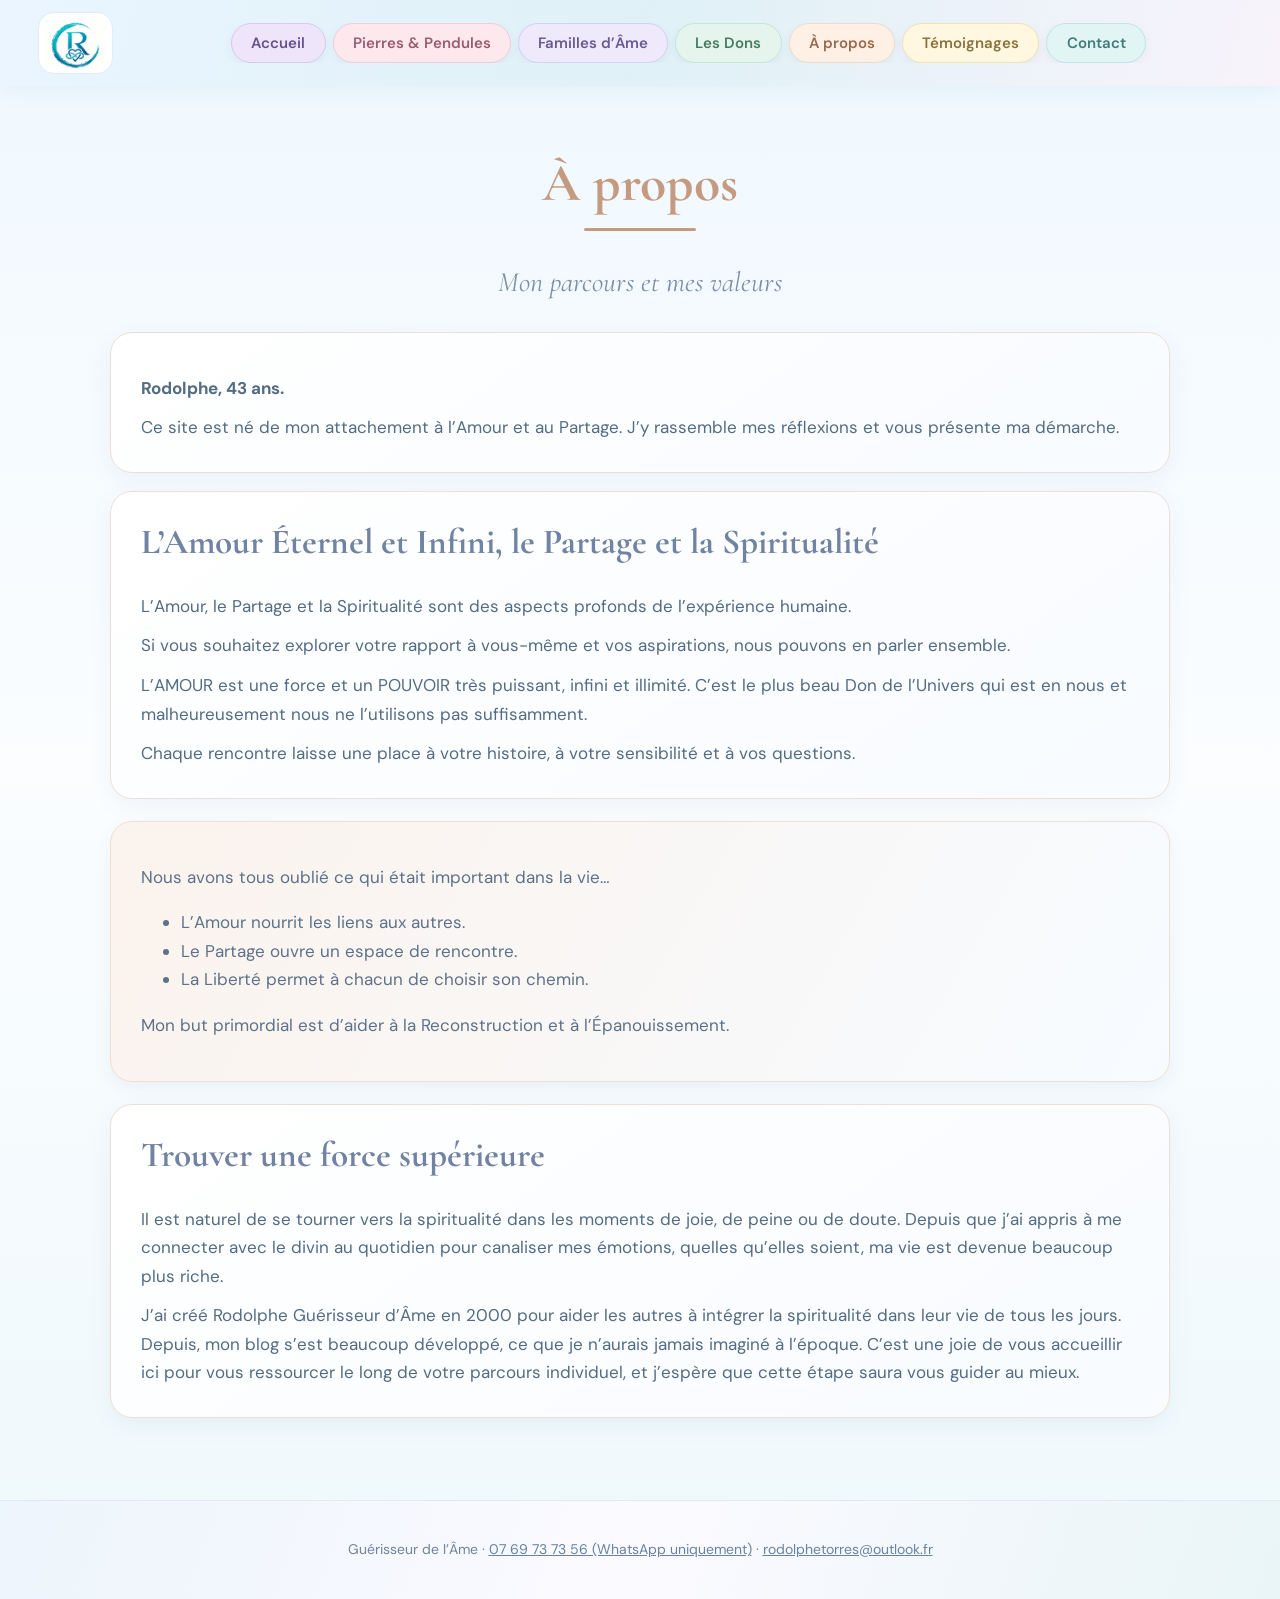
==== commit 4d92ca96: "Appliquer la présentation pastel harmonisée" ====
--- a/a-propos.html
+++ b/a-propos.html
@@ -9,7 +9,7 @@
   <link href="https://fonts.googleapis.com/css2?family=Cormorant+Garamond:ital,wght@0,500;0,700;1,500&family=DM+Sans:wght@400;500;600&display=swap" rel="stylesheet">
   <link rel="stylesheet" href="/style.css">
 </head>
-<body>
+<body class="page-apropos">
 
 <header class="top">
   <a href="/index.html"><img src="/logos.JPG" alt="Logo R"></a>
--- a/style.css
+++ b/style.css
@@ -84,3 +84,57 @@
  .card{padding:18px}
  .band{padding:18px}
 }
+
+/* Navigation pastel commune aux pages intérieures : une teinte douce par rubrique. */
+.top nav a:nth-child(1){background:#eee5fb;color:#65518b;border-color:#d9c8f0}
+.top nav a:nth-child(2){background:#fde8ee;color:#995c73;border-color:#f2cbd8}
+.top nav a:nth-child(3){background:#eee9fb;color:#695a91;border-color:#d8cef2}
+.top nav a:nth-child(4){background:#e5f5ed;color:#477b61;border-color:#c5e7d4}
+.top nav a:nth-child(5){background:#fff0e5;color:#986b4e;border-color:#f5d9c4}
+.top nav a:nth-child(6){background:#fff7df;color:#88733e;border-color:#f0e3b5}
+.top nav a:nth-child(7){background:#e2f5f5;color:#427b7a;border-color:#c0e5e4}
+.top nav a:hover,.top nav a:focus-visible{filter:brightness(.97);transform:translateY(-1px);color:inherit;outline:none}
+
+
+/* Harmonisation pastel des pages intérieures avec l'identité de l'accueil */
+body:not(.home){color:#536b83;background:linear-gradient(180deg,#eff8ff 0%,#fbfdff 48%,#eef8fb 100%)}
+body:not(.home) h1,body:not(.home) h2,body:not(.home) h3{color:#7183a3}
+body:not(.home) .top{background:linear-gradient(105deg,#eaf5ff,#dff1f7 50%,#f8f3fb);border:0;box-shadow:0 5px 18px rgba(80,125,155,.08)}
+body:not(.home) .top>a img{max-height:62px;object-fit:contain;background:#fff;border:1px solid #e1edf5;border-radius:16px;padding:4px}
+body:not(.home) .top nav a{border:1px solid transparent;border-radius:999px;box-shadow:0 3px 9px rgba(90,110,140,.07);font:600 15px/1.2 "DM Sans",sans-serif}
+body:not(.home) .top nav a:nth-child(1){background:#eee5fb;color:#65518b;border-color:#d9c8f0}
+body:not(.home) .top nav a:nth-child(2){background:#fde8ee;color:#995c73;border-color:#f2cbd8}
+body:not(.home) .top nav a:nth-child(3){background:#eee9fb;color:#695a91;border-color:#d8cef2}
+body:not(.home) .top nav a:nth-child(4){background:#e5f5ed;color:#477b61;border-color:#c5e7d4}
+body:not(.home) .top nav a:nth-child(5){background:#fff0e5;color:#986b4e;border-color:#f5d9c4}
+body:not(.home) .top nav a:nth-child(6){background:#fff7df;color:#88733e;border-color:#f0e3b5}
+body:not(.home) .top nav a:nth-child(7){background:#e2f5f5;color:#427b7a;border-color:#c0e5e4}
+body:not(.home) .top nav a:hover{filter:brightness(.97);transform:translateY(-1px)}
+body:not(.home) .wrap{max-width:1120px;padding:clamp(30px,5vw,58px) clamp(16px,3vw,30px) 64px}
+body:not(.home) .wrap>h1:first-child:after{width:112px;height:3px;background:linear-gradient(90deg,#cbb8e9,#9ed9df)}
+body:not(.home) .lead{color:#7d8eaa}
+body:not(.home) .card,body:not(.home) .duo-card{background:linear-gradient(145deg,#fff,#f8fbff);border:1px solid #e0eaf3;border-radius:22px;box-shadow:0 7px 22px rgba(90,120,150,.07)}
+body:not(.home) .band{background:linear-gradient(120deg,#f0eafb,#e8f5f7);border:1px solid #e0d9ef;border-radius:22px;color:#5d7189}
+body:not(.home) .band h2,body:not(.home) .band h3{color:#6e7198}
+body:not(.home) .btn,body:not(.home) .duo-btn{background:linear-gradient(120deg,#eee7fa,#dff1f5);border:1px solid #d7d0eb;color:#665d87;border-radius:999px;box-shadow:0 4px 12px rgba(100,110,145,.09)}
+body:not(.home) footer{background:linear-gradient(110deg,#edf5fc,#fbfaff,#e9f5f6);border-top:1px solid #e0eaf2;color:#71849a}
+body:not(.home) footer a{color:#6683a3}
+body.page-pierres{--page-accent:#d98da9;--page-soft:#fff0f4;--page-border:#f0d4df}
+body.page-energeticien{--page-accent:#8c78b7;--page-soft:#f1edfb;--page-border:#ded5f0}
+body.page-magnetiseur{--page-accent:#79a9c5;--page-soft:#edf6fb;--page-border:#d2e5ef}
+body.page-chakras{--page-accent:#8b82bd;--page-soft:#f1effb;--page-border:#dfdaf1}
+body.page-liberation{--page-accent:#83ad95;--page-soft:#eff8f1;--page-border:#d7eadd}
+body.page-chaman{--page-accent:#b58d79;--page-soft:#fbf2ec;--page-border:#efdfd3}
+body.page-familles{--page-accent:#9a8ac7;--page-soft:#f3effb;--page-border:#e1daf1}
+body.page-dons{--page-accent:#83ad95;--page-soft:#eff8f1;--page-border:#d7eadd}
+body.page-apropos{--page-accent:#c49b80;--page-soft:#fbf3ed;--page-border:#efdfd2}
+body.page-temoignages{--page-accent:#c2aa70;--page-soft:#fcf8e9;--page-border:#eee5c8}
+body.page-contact{--page-accent:#78aeb0;--page-soft:#edf8f7;--page-border:#d1e8e5}
+body.page-ventes{--page-accent:#d98da9;--page-soft:#fff0f4;--page-border:#f0d4df}
+body[class*="page-"] .wrap>h1:first-child{color:var(--page-accent)}
+body[class*="page-"] .wrap>h1:first-child:after{background:var(--page-accent)}
+body[class*="page-"] .card{border-color:var(--page-border)}
+body[class*="page-"] .band{background:linear-gradient(120deg,var(--page-soft),#f7fbff);border-color:var(--page-border)}
+body[class*="page-"] .band h2,body[class*="page-"] .band h3{color:var(--page-accent)}
+body[class*="page-"] .btn{background:linear-gradient(120deg,var(--page-soft),#fff);border-color:var(--page-border);color:var(--page-accent)}
+@media(max-width:760px){body:not(.home) .top{align-items:flex-start;flex-direction:column;gap:8px;padding:9px 12px}body:not(.home) .top nav{width:100%;justify-content:flex-start;padding-bottom:3px}body:not(.home) .top nav a{font-size:14px;padding:9px 14px}}
